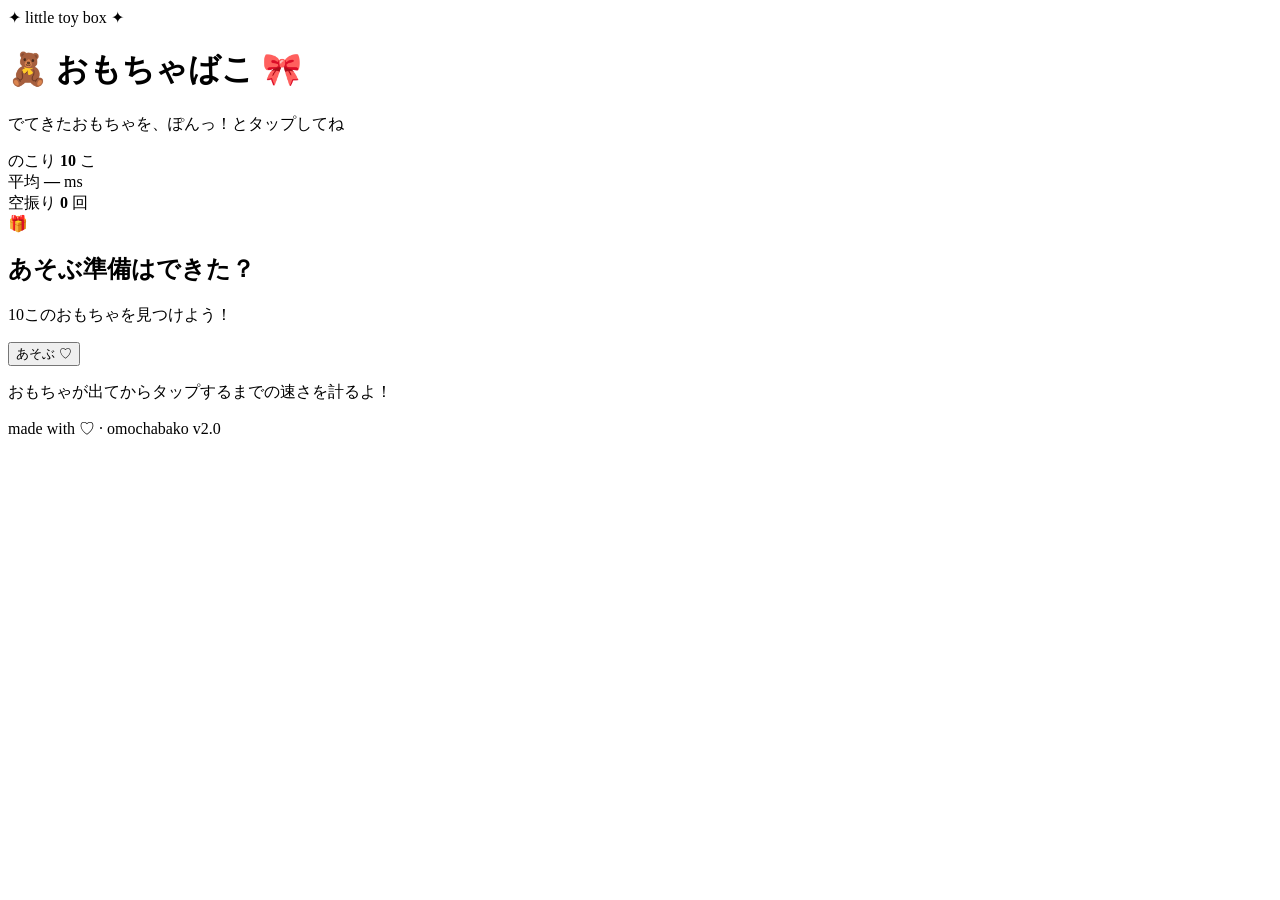
==== index.html @ f8a42b88 "Add omochabako v2 ten-target game: index.html" ====
<!doctype html>
<html lang="ja"><head><meta charset="utf-8"><meta name="viewport" content="width=device-width,initial-scale=1"><meta name="theme-color" content="#fff2f7"><title>おもちゃばこ | ぽんっと反射ゲーム</title><link rel="stylesheet" href="style.css"></head>
<body><main class="shell"><header><div class="eyebrow">✦ little toy box ✦</div><h1>🧸 おもちゃばこ 🎀</h1><p>でてきたおもちゃを、ぽんっ！とタップしてね</p></header>
<section class="panel" aria-label="反射神経ゲーム"><div class="stats"><div>のこり <strong id="remaining">10</strong> こ</div><div>平均 <strong id="average">—</strong> ms</div><div>空振り <strong id="misses">0</strong> 回</div></div>
<div id="field" class="field" aria-label="ゲームエリア"><div id="message" class="message"><span class="big">🎁</span><h2>あそぶ準備はできた？</h2><p>10このおもちゃを見つけよう！</p><button id="start" type="button">あそぶ ♡</button></div><button id="target" class="target" type="button" hidden aria-label="おもちゃをタップ"></button><span id="pop" class="pop" hidden>ぽんっ！</span></div>
<div id="result" class="result" hidden><h2>🎉 おつかれさま！</h2><p id="resultText"></p><button id="retry" type="button">もういっかい ♡</button></div>
<p class="hint">おもちゃが出てからタップするまでの速さを計るよ！</p></section><footer>made with ♡ · omochabako v2.0</footer></main><script src="game.js" defer></script></body></html>
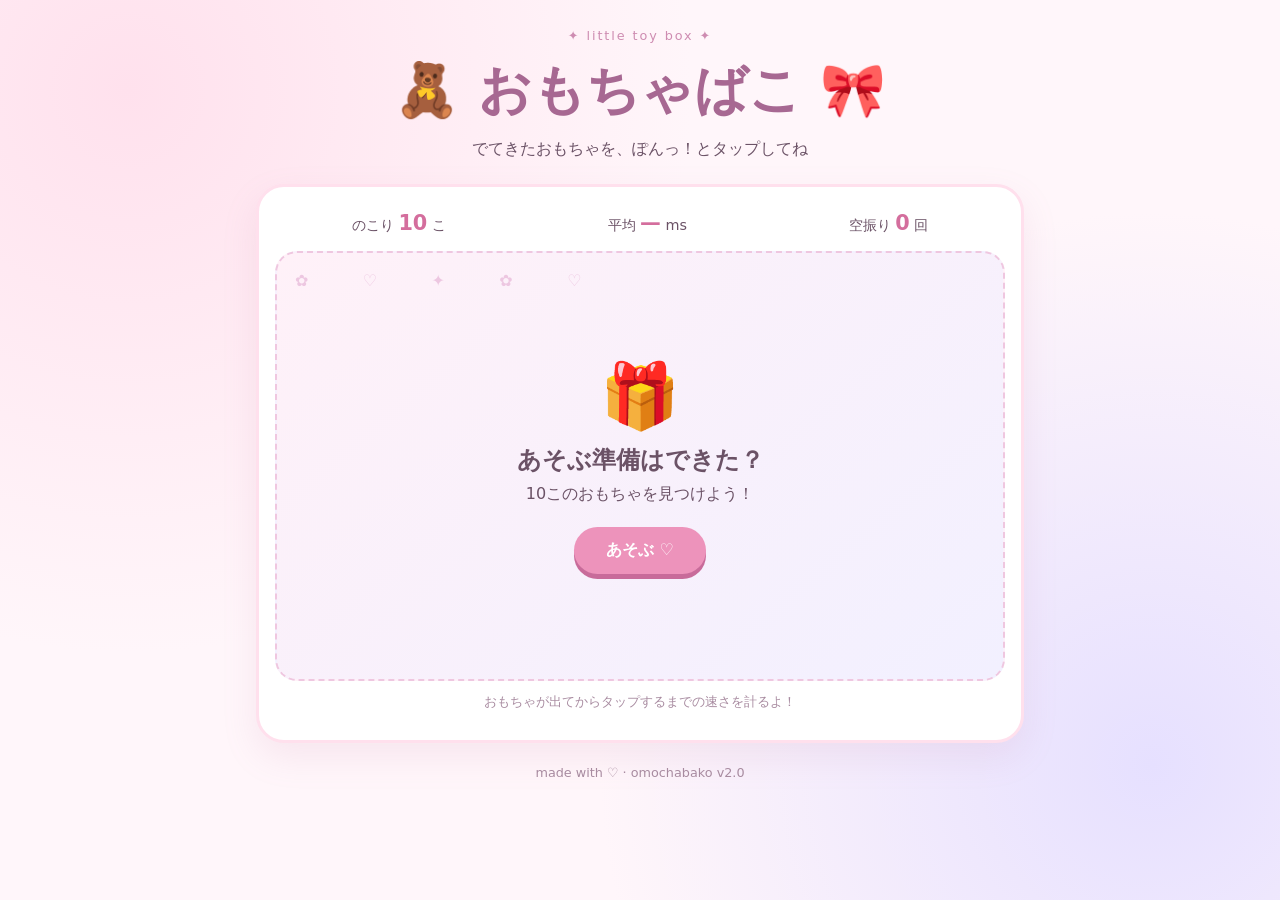
==== commit 1121cb50: "Add leaderboard name form to results" ====
--- a/index.html
+++ b/index.html
@@ -3,5 +3,5 @@
 <body><main class="shell"><header><div class="eyebrow">✦ little toy box ✦</div><h1>🧸 おもちゃばこ 🎀</h1><p>でてきたおもちゃを、ぽんっ！とタップしてね</p></header>
 <section class="panel" aria-label="反射神経ゲーム"><div class="stats"><div>のこり <strong id="remaining">10</strong> こ</div><div>平均 <strong id="average">—</strong> ms</div><div>空振り <strong id="misses">0</strong> 回</div></div>
 <div id="field" class="field" aria-label="ゲームエリア"><div id="message" class="message"><span class="big">🎁</span><h2>あそぶ準備はできた？</h2><p>10このおもちゃを見つけよう！</p><button id="start" type="button">あそぶ ♡</button></div><button id="target" class="target" type="button" hidden aria-label="おもちゃをタップ"></button><span id="pop" class="pop" hidden>ぽんっ！</span></div>
-<div id="result" class="result" hidden><h2>🎉 おつかれさま！</h2><p id="resultText"></p><button id="retry" type="button">もういっかい ♡</button></div>
+<div id="result" class="result" hidden><h2>🎉 おつかれさま！</h2><p id="resultText"></p><form id="nameForm" class="name-form"><label for="playerName">ランキングにのせる名前</label><div class="name-row"><input id="playerName" name="playerName" maxlength="20" placeholder="おなまえ" autocomplete="off" required><button type="submit">登録する ♡</button></div><p id="nameStatus" role="status" aria-live="polite"></p></form><button id="retry" type="button">もういっかい ♡</button></div>
 <p class="hint">おもちゃが出てからタップするまでの速さを計るよ！</p></section><footer>made with ♡ · omochabako v2.0</footer></main><script src="game.js" defer></script></body></html>
--- a/style.css
+++ b/style.css
@@ -0,0 +1 @@
+:root{font-family:system-ui,-apple-system,"Hiragino Kaku Gothic ProN",sans-serif;color:#6b5266;background:#fff6fa}*{box-sizing:border-box}body{margin:0;min-height:100dvh;background:radial-gradient(circle at 10% 10%,#ffe1ed 0,transparent 40%),radial-gradient(circle at 90% 85%,#e6e0ff 0,transparent 40%),#fff6fa}.shell{max-width:800px;margin:auto;padding:28px 16px}header,footer{text-align:center}.eyebrow{color:#ce8cb1;letter-spacing:.15em;font-size:.8rem}h1{font-size:clamp(2rem,6vw,3.3rem);margin:12px 0;color:#a76892}header p{margin:0 0 24px}.panel{background:#fff;border:3px solid #ffe0ed;border-radius:28px;padding:16px;box-shadow:0 14px 35px #c47ca422}.stats{display:flex;justify-content:space-around;gap:8px;flex-wrap:wrap;padding:8px 0 16px;font-size:.9rem}.stats strong{color:#d46e9d;font-size:1.3rem}.field{height:min(56vh,430px);min-height:300px;position:relative;overflow:hidden;border-radius:22px;background:linear-gradient(140deg,#fff1f8,#f2f0ff);border:2px dashed #efc7e0;touch-action:manipulation}.field:before{content:"✿　♡　✦　✿　♡";position:absolute;inset:18px auto auto 18px;color:#edc7e1;letter-spacing:1.2em;pointer-events:none}.message{position:absolute;inset:0;display:flex;align-items:center;justify-content:center;flex-direction:column;text-align:center;padding:18px}.message h2{margin:10px 0 0}.message p{margin:8px 0 22px}.big{font-size:4rem}button{font:inherit;cursor:pointer}#start,#retry{border:0;border-radius:999px;background:#ed93bb;color:white;padding:13px 32px;font-weight:800;box-shadow:0 5px 0 #c86b9a}#start:active,#retry:active{transform:translateY(3px);box-shadow:0 2px 0 #c86b9a}.target{position:absolute;width:76px;height:76px;border:0;background:transparent;font-size:3.4rem;line-height:1;display:grid;place-items:center;filter:drop-shadow(0 5px 2px #c993ad66);animation:appear .16s ease-out;user-select:none;-webkit-tap-highlight-color:transparent}.target[hidden],.pop[hidden],.result[hidden]{display:none}.target:focus-visible{outline:3px solid #aa7bdb;border-radius:50%}.pop{position:absolute;font-size:1.6rem;font-weight:900;color:#e56aa3;pointer-events:none;animation:pop .38s ease-out forwards}.result{text-align:center;padding:18px}.result h2{margin:8px}.result p{line-height:1.9}.hint,footer{text-align:center;font-size:.8rem;color:#a88ba0}footer{margin-top:22px}@keyframes appear{from{transform:scale(.5);opacity:.3}to{transform:scale(1);opacity:1}}@keyframes pop{to{transform:translateY(-24px) scale(1.2);opacity:0}}@media(max-width:480px){.stats{font-size:.76rem}.stats strong{font-size:1.05rem}.target{width:68px;height:68px;font-size:3rem}}
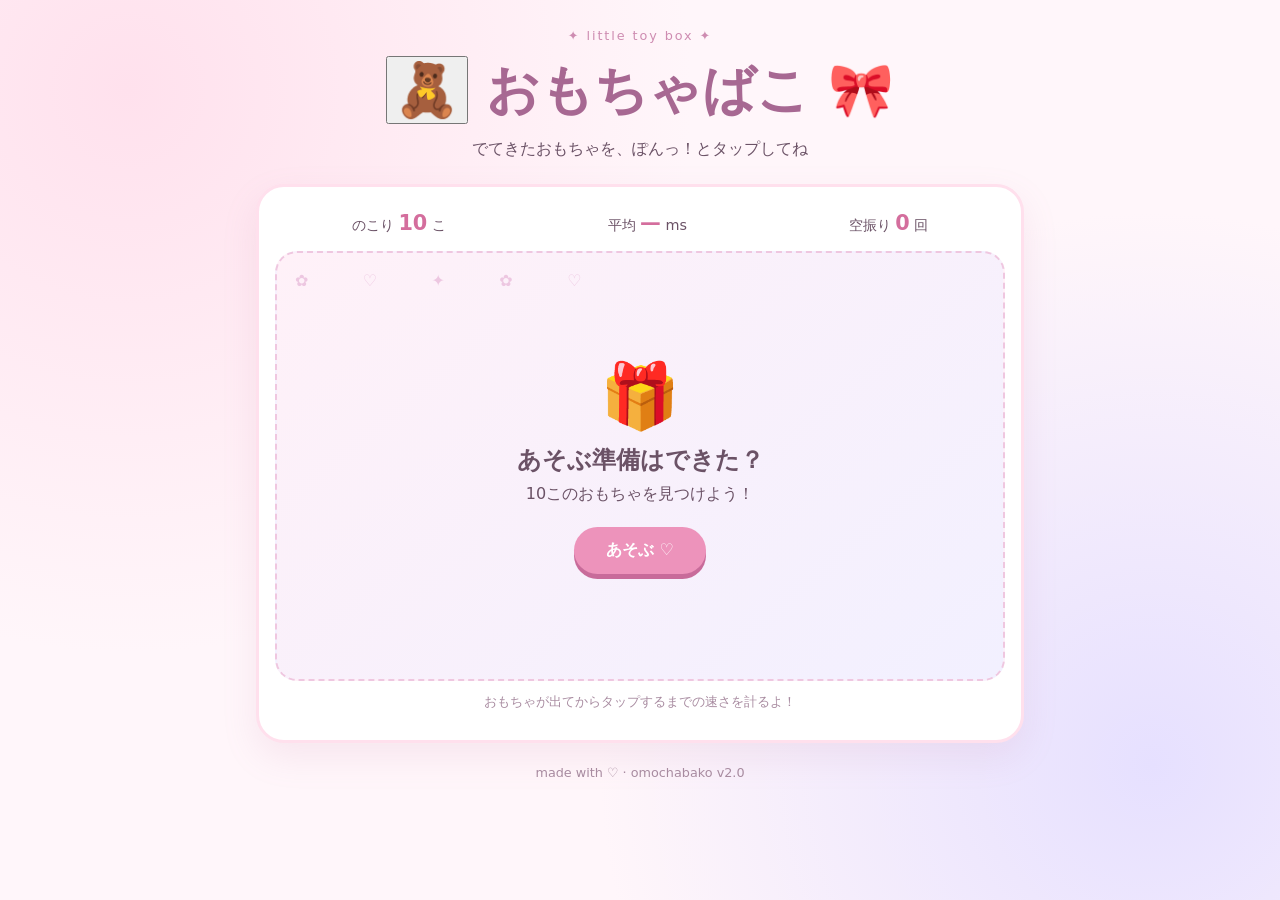
==== commit db6e2e8a: "Make existing header bear the hidden eleventh target" ====
--- a/index.html
+++ b/index.html
@@ -1,6 +1,6 @@
 <!doctype html>
 <html lang="ja"><head><meta charset="utf-8"><meta name="viewport" content="width=device-width,initial-scale=1"><meta name="theme-color" content="#fff2f7"><title>おもちゃばこ | ぽんっと反射ゲーム</title><link rel="stylesheet" href="style.css"></head>
-<body><main class="shell"><header><div class="eyebrow">✦ little toy box ✦</div><h1>🧸 おもちゃばこ 🎀</h1><p>でてきたおもちゃを、ぽんっ！とタップしてね</p></header>
+<body><main class="shell"><header><div class="eyebrow">✦ little toy box ✦</div><h1><button id="eleventhToy" type="button" aria-label="くまのぬいぐるみ" tabindex="-1">🧸</button> おもちゃばこ 🎀</h1><p>でてきたおもちゃを、ぽんっ！とタップしてね</p></header>
 <section class="panel" aria-label="反射神経ゲーム"><div class="stats"><div>のこり <strong id="remaining">10</strong> こ</div><div>平均 <strong id="average">—</strong> ms</div><div>空振り <strong id="misses">0</strong> 回</div></div>
 <div id="field" class="field" aria-label="ゲームエリア"><div id="message" class="message"><span class="big">🎁</span><h2>あそぶ準備はできた？</h2><p>10このおもちゃを見つけよう！</p><button id="start" type="button">あそぶ ♡</button></div><button id="target" class="target" type="button" hidden aria-label="おもちゃをタップ"></button><span id="pop" class="pop" hidden>ぽんっ！</span></div>
 <div id="result" class="result" hidden><h2>🎉 おつかれさま！</h2><p id="resultText"></p><form id="nameForm" class="name-form"><label for="playerName">ランキングにのせる名前</label><div class="name-row"><input id="playerName" name="playerName" maxlength="20" placeholder="おなまえ" autocomplete="off" required><button type="submit">登録する ♡</button></div><p id="nameStatus" role="status" aria-live="polite"></p></form><button id="retry" type="button">もういっかい ♡</button></div>
--- a/style.css
+++ b/style.css
@@ -1 +1,4 @@
-:root{font-family:system-ui,-apple-system,"Hiragino Kaku Gothic ProN",sans-serif;color:#6b5266;background:#fff6fa}*{box-sizing:border-box}body{margin:0;min-height:100dvh;background:radial-gradient(circle at 10% 10%,#ffe1ed 0,transparent 40%),radial-gradient(circle at 90% 85%,#e6e0ff 0,transparent 40%),#fff6fa}.shell{max-width:800px;margin:auto;padding:28px 16px}header,footer{text-align:center}.eyebrow{color:#ce8cb1;letter-spacing:.15em;font-size:.8rem}h1{font-size:clamp(2rem,6vw,3.3rem);margin:12px 0;color:#a76892}header p{margin:0 0 24px}.panel{background:#fff;border:3px solid #ffe0ed;border-radius:28px;padding:16px;box-shadow:0 14px 35px #c47ca422}.stats{display:flex;justify-content:space-around;gap:8px;flex-wrap:wrap;padding:8px 0 16px;font-size:.9rem}.stats strong{color:#d46e9d;font-size:1.3rem}.field{height:min(56vh,430px);min-height:300px;position:relative;overflow:hidden;border-radius:22px;background:linear-gradient(140deg,#fff1f8,#f2f0ff);border:2px dashed #efc7e0;touch-action:manipulation}.field:before{content:"✿　♡　✦　✿　♡";position:absolute;inset:18px auto auto 18px;color:#edc7e1;letter-spacing:1.2em;pointer-events:none}.message{position:absolute;inset:0;display:flex;align-items:center;justify-content:center;flex-direction:column;text-align:center;padding:18px}.message h2{margin:10px 0 0}.message p{margin:8px 0 22px}.big{font-size:4rem}button{font:inherit;cursor:pointer}#start,#retry{border:0;border-radius:999px;background:#ed93bb;color:white;padding:13px 32px;font-weight:800;box-shadow:0 5px 0 #c86b9a}#start:active,#retry:active{transform:translateY(3px);box-shadow:0 2px 0 #c86b9a}.target{position:absolute;width:76px;height:76px;border:0;background:transparent;font-size:3.4rem;line-height:1;display:grid;place-items:center;filter:drop-shadow(0 5px 2px #c993ad66);animation:appear .16s ease-out;user-select:none;-webkit-tap-highlight-color:transparent}.target[hidden],.pop[hidden],.result[hidden]{display:none}.target:focus-visible{outline:3px solid #aa7bdb;border-radius:50%}.pop{position:absolute;font-size:1.6rem;font-weight:900;color:#e56aa3;pointer-events:none;animation:pop .38s ease-out forwards}.result{text-align:center;padding:18px}.result h2{margin:8px}.result p{line-height:1.9}.hint,footer{text-align:center;font-size:.8rem;color:#a88ba0}footer{margin-top:22px}@keyframes appear{from{transform:scale(.5);opacity:.3}to{transform:scale(1);opacity:1}}@keyframes pop{to{transform:translateY(-24px) scale(1.2);opacity:0}}@media(max-width:480px){.stats{font-size:.76rem}.stats strong{font-size:1.05rem}.target{width:68px;height:68px;font-size:3rem}}+:root{font-family:system-ui,-apple-system,"Hiragino Kaku Gothic ProN",sans-serif;color:#6b5266;background:#fff6fa}*{box-sizing:border-box}body{margin:0;min-height:100dvh;background:radial-gradient(circle at 10% 10%,#ffe1ed 0,transparent 40%),radial-gradient(circle at 90% 85%,#e6e0ff 0,transparent 40%),#fff6fa}.shell{max-width:800px;margin:auto;padding:28px 16px}header,footer{text-align:center}.eyebrow{color:#ce8cb1;letter-spacing:.15em;font-size:.8rem}h1{font-size:clamp(2rem,6vw,3.3rem);margin:12px 0;color:#a76892}header p{margin:0 0 24px}.panel{background:#fff;border:3px solid #ffe0ed;border-radius:28px;padding:16px;box-shadow:0 14px 35px #c47ca422}.stats{display:flex;justify-content:space-around;gap:8px;flex-wrap:wrap;padding:8px 0 16px;font-size:.9rem}.stats strong{color:#d46e9d;font-size:1.3rem}.field{height:min(56vh,430px);min-height:300px;position:relative;overflow:hidden;border-radius:22px;background:linear-gradient(140deg,#fff1f8,#f2f0ff);border:2px dashed #efc7e0;touch-action:manipulation}.field:before{content:"✿　♡　✦　✿　♡";position:absolute;inset:18px auto auto 18px;color:#edc7e1;letter-spacing:1.2em;pointer-events:none}.message{position:absolute;inset:0;display:flex;align-items:center;justify-content:center;flex-direction:column;text-align:center;padding:18px}.message h2{margin:10px 0 0}.message p{margin:8px 0 22px}.big{font-size:4rem}button{font:inherit;cursor:pointer}#start,#retry{border:0;border-radius:999px;background:#ed93bb;color:white;padding:13px 32px;font-weight:800;box-shadow:0 5px 0 #c86b9a}#start:active,#retry:active{transform:translateY(3px);box-shadow:0 2px 0 #c86b9a}.target{position:absolute;width:76px;height:76px;border:0;background:transparent;font-size:3.4rem;line-height:1;display:grid;place-items:center;filter:drop-shadow(0 5px 2px #c993ad66);animation:appear .16s ease-out;user-select:none;-webkit-tap-highlight-color:transparent}.target[hidden],.pop[hidden],.result[hidden]{display:none}.target:focus-visible{outline:3px solid #aa7bdb;border-radius:50%}.pop{position:absolute;font-size:1.6rem;font-weight:900;color:#e56aa3;pointer-events:none;animation:pop .38s ease-out forwards}.result{text-align:center;padding:18px}.result h2{margin:8px}.result p{line-height:1.9}.hint,footer{text-align:center;font-size:.8rem;color:#a88ba0}footer{margin-top:22px}@keyframes appear{from{transform:scale(.5);opacity:.3}to{transform:scale(1);opacity:1}}@keyframes pop{to{transform:translateY(-24px) scale(1.2);opacity:0}}@media(max-width:480px){.stats{font-size:.76rem}.stats strong{font-size:1.05rem}.target{width:68px;height:68px;font-size:3rem}}
+.name-form{max-width:390px;margin:14px auto 20px;padding:14px;background:#fff4fa;border:1px solid #f2d6e5;border-radius:15px}.name-form label{display:block;margin-bottom:9px;font-weight:700}.name-row{display:flex;gap:8px}.name-row input{min-width:0;flex:1;padding:10px;border:1px solid #ddb9d1;border-radius:10px;font:inherit}.name-row button{border:0;background:#c28bb5;color:white;border-radius:10px;padding:9px 12px;font-weight:bold}.name-form p{margin:7px 0 0;font-size:.8rem;color:#9d7692}
+
+.field.corrupted{background:#0b1018;border-color:#b2467d;animation:disturb .24s steps(2,end) 8}.corrupted .message{color:#a2f9bb;font:13px/1.8 ui-monospace,SFMono-Regular,monospace;align-items:stretch;text-align:left;overflow:auto}.terminal-title{font-weight:800;font-size:17px}.terminal-log{white-space:pre-wrap;margin-top:16px}.terminal-log div{margin:8px 0}.terminal-log div:nth-child(4){color:#ff7d8b}@keyframes disturb{0%,100%{filter:none;transform:translateX(0)}25%{filter:hue-rotate(70deg);transform:translateX(-3px)}75%{filter:contrast(1.7);transform:translateX(3px)}}
